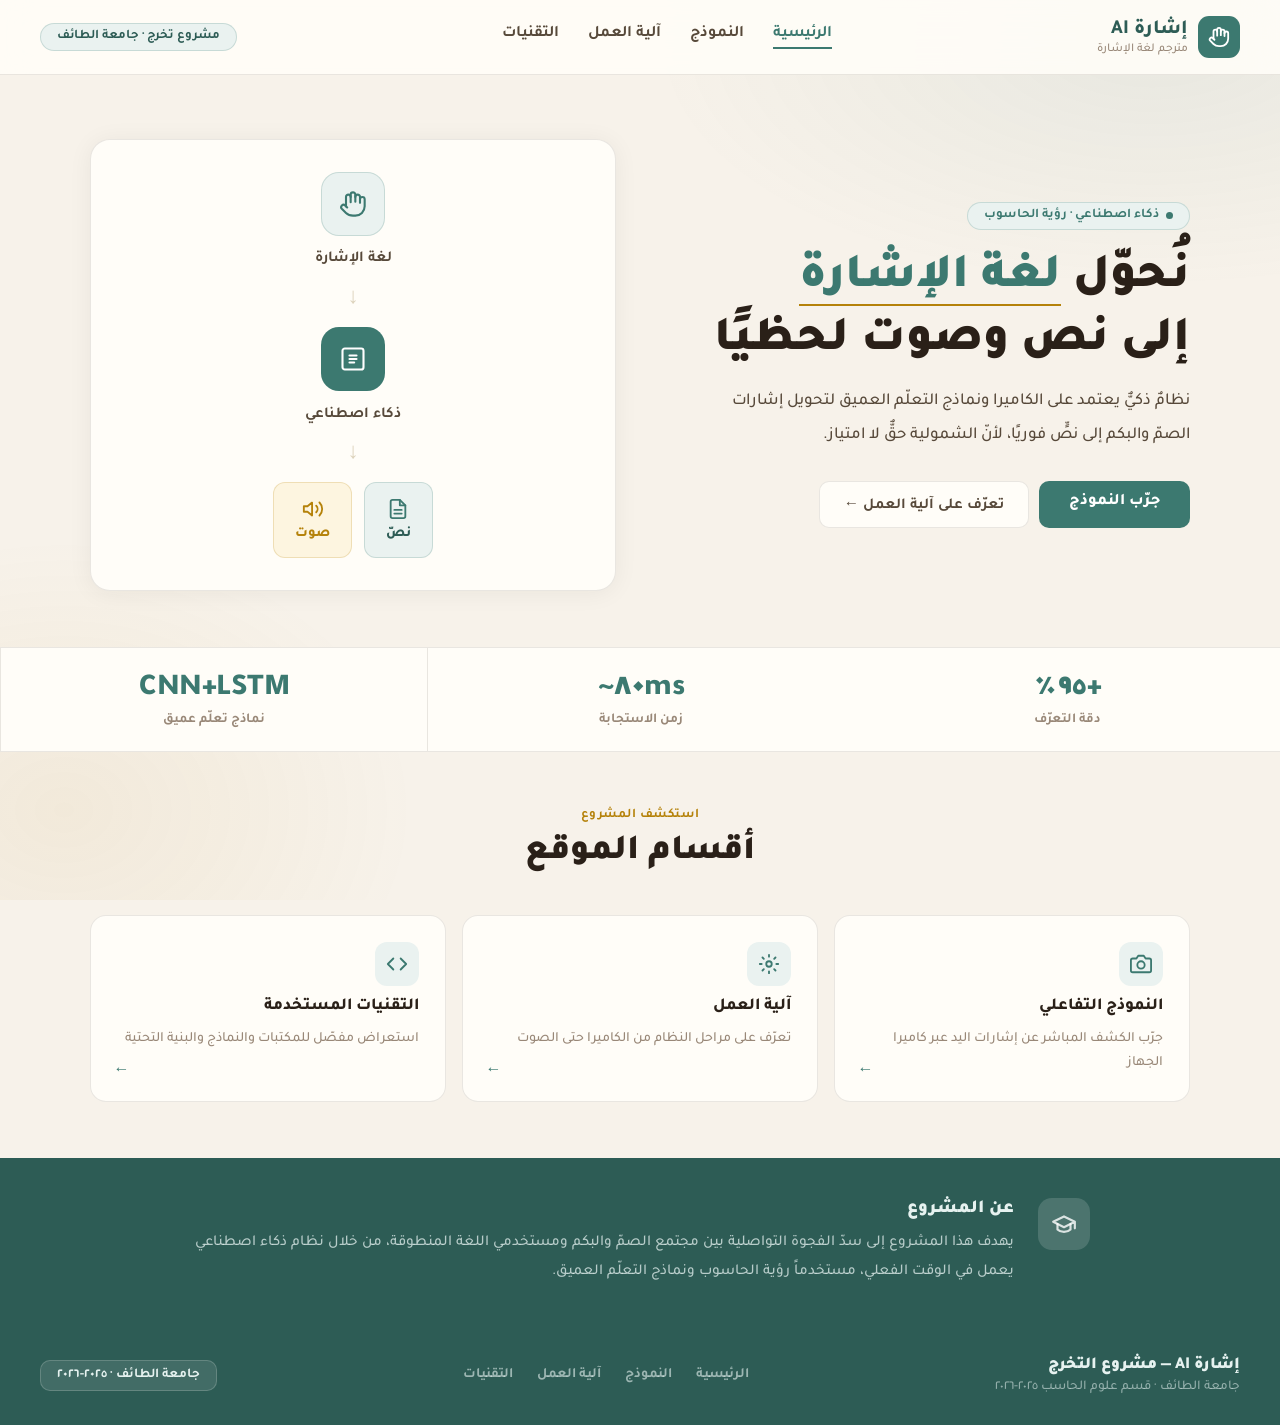
==== index.html @ a4c2451c "Add files via upload" ====
<!DOCTYPE html>
<html lang="ar" dir="rtl">
<head>
<meta charset="UTF-8">
<meta name="viewport" content="width=device-width, initial-scale=1.0">
<title>إشارة AI — الرئيسية</title>
<link href="https://fonts.googleapis.com/css2?family=Tajawal:wght@400;500;700;800;900&display=swap" rel="stylesheet">
<link rel="stylesheet" href="shared.css">
</head>
<body>
<div class="page">

<nav>
  <div class="nav-logo">
    <div class="logo-mark">
      <svg xmlns="http://www.w3.org/2000/svg" width="22" height="22" viewBox="0 0 24 24" fill="none" stroke="#fff" stroke-width="2" stroke-linecap="round" stroke-linejoin="round"><path d="M18 11V6a2 2 0 0 0-2-2 2 2 0 0 0-2 2v0"/><path d="M14 10V4a2 2 0 0 0-2-2 2 2 0 0 0-2 2v2"/><path d="M10 10.5V6a2 2 0 0 0-2-2 2 2 0 0 0-2 2v8"/><path d="M18 8a2 2 0 1 1 4 0v6a8 8 0 0 1-8 8h-2c-2.8 0-4.5-.86-5.99-2.34l-3.6-3.6a2 2 0 0 1 2.83-2.82L7 15"/></svg>
    </div>
    <div>
      <div class="logo-name">إشارة AI</div>
      <div class="logo-sub">مترجم لغة الإشارة</div>
    </div>
  </div>
  <div class="nav-links">
    <a href="index.html" class="active">الرئيسية</a>
    <a href="demo.html">النموذج</a>
    <a href="how.html">آلية العمل</a>
    <a href="tech.html">التقنيات</a>
  </div>
  <div class="nav-pill">مشروع تخرج · جامعة الطائف</div>
</nav>

<section class="hero-home">
  <div>
    <div class="eyebrow"><span class="eyebrow-dot"></span>ذكاء اصطناعي · رؤية الحاسوب</div>
    <h1 class="hero-title">نُحوّل <em>لغة الإشارة</em><br>إلى نص وصوت لحظيًا</h1>
    <p class="hero-desc">نظامٌ ذكيٌّ يعتمد على الكاميرا ونماذج التعلّم العميق لتحويل إشارات الصمّ والبكم إلى نصٍّ فوريًا، لأنّ الشمولية حقٌّ لا امتياز.</p>
    <div class="hero-actions">
      <a href="demo.html" class="btn-main">جرّب النموذج</a>
      <a href="how.html" class="btn-ghost">تعرّف على آلية العمل ←</a>
    </div>
  </div>
  <div>
    <div class="hero-card">
      <div class="hero-card-icon">
        <svg xmlns="http://www.w3.org/2000/svg" width="28" height="28" viewBox="0 0 24 24" fill="none" stroke="var(--teal)" stroke-width="1.8" stroke-linecap="round" stroke-linejoin="round"><path d="M18 11V6a2 2 0 0 0-2-2 2 2 0 0 0-2 2v0"/><path d="M14 10V4a2 2 0 0 0-2-2 2 2 0 0 0-2 2v2"/><path d="M10 10.5V6a2 2 0 0 0-2-2 2 2 0 0 0-2 2v8"/><path d="M18 8a2 2 0 1 1 4 0v6a8 8 0 0 1-8 8h-2c-2.8 0-4.5-.86-5.99-2.34l-3.6-3.6a2 2 0 0 1 2.83-2.82L7 15"/></svg>
      </div>
      <div class="hero-card-label">لغة الإشارة</div>
      <div class="hero-arrow">↓</div>
      <div class="hero-card-icon teal">
        <svg xmlns="http://www.w3.org/2000/svg" width="28" height="28" viewBox="0 0 24 24" fill="none" stroke="#fff" stroke-width="1.8" stroke-linecap="round" stroke-linejoin="round"><rect x="3" y="3" width="18" height="18" rx="2"/><path d="M9 9h6"/><path d="M9 12h6"/><path d="M9 15h4"/></svg>
      </div>
      <div class="hero-card-label">ذكاء اصطناعي</div>
      <div class="hero-arrow">↓</div>
      <div class="hero-card-row">
        <div class="hero-mini-card">
          <svg xmlns="http://www.w3.org/2000/svg" width="22" height="22" viewBox="0 0 24 24" fill="none" stroke="var(--teal)" stroke-width="2" stroke-linecap="round" stroke-linejoin="round"><path d="M14 2H6a2 2 0 0 0-2 2v16a2 2 0 0 0 2 2h12a2 2 0 0 0 2-2V8z"/><polyline points="14 2 14 8 20 8"/><line x1="16" y1="13" x2="8" y2="13"/><line x1="16" y1="17" x2="8" y2="17"/></svg>
          <span>نصّ</span>
        </div>
        <div class="hero-mini-card amber">
          <svg xmlns="http://www.w3.org/2000/svg" width="22" height="22" viewBox="0 0 24 24" fill="none" stroke="var(--amber)" stroke-width="2" stroke-linecap="round" stroke-linejoin="round"><polygon points="11 5 6 9 2 9 2 15 6 15 11 19 11 5"/><path d="M15.54 8.46a5 5 0 0 1 0 7.07"/><path d="M19.07 4.93a10 10 0 0 1 0 14.14"/></svg>
          <span>صوت</span>
        </div>
      </div>
    </div>
  </div>
</section>

<div class="stats-bar">
  <div class="stat"><div class="stat-n">+٩٥٪</div><div class="stat-l">دقة التعرّف</div></div>
  <div class="stat"><div class="stat-n">٨٠ms~</div><div class="stat-l">زمن الاستجابة</div></div>
  <div class="stat"><div class="stat-n">CNN+LSTM</div><div class="stat-l">نماذج تعلّم عميق</div></div>
</div>

<section class="section">
  <div class="sec-lbl">استكشف المشروع</div>
  <h2 class="sec-title">أقسام الموقع</h2>
  <div class="page-cards">
    <a href="demo.html" class="page-card">
      <div class="pc-icon"><svg xmlns="http://www.w3.org/2000/svg" width="22" height="22" viewBox="0 0 24 24" fill="none" stroke="var(--teal)" stroke-width="2" stroke-linecap="round" stroke-linejoin="round"><path d="M23 19a2 2 0 0 1-2 2H3a2 2 0 0 1-2-2V8a2 2 0 0 1 2-2h4l2-3h6l2 3h4a2 2 0 0 1 2 2z"/><circle cx="12" cy="13" r="4"/></svg></div>
      <div class="pc-title">النموذج التفاعلي</div>
      <div class="pc-desc">جرّب الكشف المباشر عن إشارات اليد عبر كاميرا الجهاز</div>
      <div class="pc-arrow">←</div>
    </a>
    <a href="how.html" class="page-card">
      <div class="pc-icon"><svg xmlns="http://www.w3.org/2000/svg" width="22" height="22" viewBox="0 0 24 24" fill="none" stroke="var(--teal)" stroke-width="2" stroke-linecap="round" stroke-linejoin="round"><circle cx="12" cy="12" r="3"/><path d="M19.07 4.93l-1.41 1.41M4.93 4.93l1.41 1.41M4.93 19.07l1.41-1.41M19.07 19.07l-1.41-1.41"/><line x1="12" y1="2" x2="12" y2="4"/><line x1="12" y1="20" x2="12" y2="22"/><line x1="2" y1="12" x2="4" y2="12"/><line x1="20" y1="12" x2="22" y2="12"/></svg></div>
      <div class="pc-title">آلية العمل</div>
      <div class="pc-desc">تعرّف على مراحل النظام من الكاميرا حتى الصوت</div>
      <div class="pc-arrow">←</div>
    </a>
    <a href="tech.html" class="page-card">
      <div class="pc-icon"><svg xmlns="http://www.w3.org/2000/svg" width="22" height="22" viewBox="0 0 24 24" fill="none" stroke="var(--teal)" stroke-width="2" stroke-linecap="round" stroke-linejoin="round"><polyline points="16 18 22 12 16 6"/><polyline points="8 6 2 12 8 18"/></svg></div>
      <div class="pc-title">التقنيات المستخدمة</div>
      <div class="pc-desc">استعراض مفصّل للمكتبات والنماذج والبنية التحتية</div>
      <div class="pc-arrow">←</div>
    </a>
  </div>
</section>

<div class="about-strip">
  <div class="about-content">
    <div class="about-icon"><svg xmlns="http://www.w3.org/2000/svg" width="26" height="26" viewBox="0 0 24 24" fill="none" stroke="rgba(255,255,255,.8)" stroke-width="2" stroke-linecap="round" stroke-linejoin="round"><path d="M22 10v6M2 10l10-5 10 5-10 5z"/><path d="M6 12v5c3 3 9 3 12 0v-5"/></svg></div>
    <div>
      <div class="about-title">عن المشروع</div>
      <div class="about-text">يهدف هذا المشروع إلى سدّ الفجوة التواصلية بين مجتمع الصمّ والبكم ومستخدمي اللغة المنطوقة، من خلال نظام ذكاء اصطناعي يعمل في الوقت الفعلي، مستخدماً رؤية الحاسوب ونماذج التعلّم العميق.</div>
    </div>
  </div>
</div>

</div>
<div class="foot">
  <div><div class="foot-title">إشارة AI — مشروع التخرج</div><div class="foot-sub">جامعة الطائف · قسم علوم الحاسب ٢٠٢٥-٢٠٢٦</div></div>
  <div class="foot-nav"><a href="index.html">الرئيسية</a><a href="demo.html">النموذج</a><a href="how.html">آلية العمل</a><a href="tech.html">التقنيات</a></div>
  <div class="foot-badge">جامعة الطائف · ٢٠٢٥-٢٠٢٦</div>
</div>
</body>
</html>
---- shared.css ----
/* ─── RESET & ROOT ─── */
*, *::before, *::after { box-sizing: border-box; margin: 0; padding: 0; }

:root {
  --sand:     #f7f2ea;
  --sand2:    #ede5d5;
  --sand3:    #ddd3bc;
  --ink:      #2a2018;
  --ink2:     #57493a;
  --muted:    #998878;
  --teal:     #3c7970;
  --teal2:    #2d5c55;
  --teal-lt:  #eaf2f0;
  --amber:    #b5820a;
  --amber-lt: #fdf5e0;
  --border:   rgba(42,32,24,0.1);
  --white:    #fffdf8;
  --font:     'Tajawal', 'Noto Sans Arabic', sans-serif;
}

html { scroll-behavior: smooth; }

body {
  font-family: var(--font);
  font-weight: 500;
  background: var(--sand);
  color: var(--ink);
  min-height: 100vh;
  overflow-x: hidden;
  direction: rtl;
  font-size: 17px;
}

body::before {
  content: '';
  position: fixed; inset: 0; z-index: 0; pointer-events: none;
  background:
    radial-gradient(ellipse 65% 45% at 90% 5%,  rgba(61,121,112,.08) 0%, transparent 60%),
    radial-gradient(ellipse 50% 55% at 5%  90%,  rgba(181,130,10,.07) 0%, transparent 55%);
}

.page { position: relative; z-index: 1; }

/* ─── NAV ─── */
nav {
  display: flex; align-items: center; justify-content: space-between;
  padding: 1rem 2.5rem;
  background: rgba(255,253,248,.9);
  backdrop-filter: blur(16px);
  border-bottom: 1px solid var(--border);
  position: sticky; top: 0; z-index: 100;
}
.nav-logo { display: flex; align-items: center; gap: 10px; }
.logo-mark {
  width: 42px; height: 42px; border-radius: 11px;
  background: var(--teal);
  display: flex; align-items: center; justify-content: center;
  flex-shrink: 0;
}
.logo-name { font-size: 1.25rem; font-weight: 800; color: var(--teal2); }
.logo-sub  { font-size: .75rem; font-weight: 500; color: var(--muted); }
.nav-links { display: flex; gap: 1.8rem; font-size: 1rem; font-weight: 700; color: var(--ink2); }
.nav-links a { text-decoration: none; color: inherit; transition: color .2s; padding-bottom: 3px; }
.nav-links a:hover { color: var(--teal); }
.nav-links a.active { color: var(--teal); border-bottom: 2px solid var(--teal); }
.nav-pill {
  font-size: .82rem; font-weight: 700; padding: 5px 16px; border-radius: 20px;
  background: var(--teal-lt); color: var(--teal2);
  border: 1px solid rgba(61,121,112,.2);
}

/* ─── BUTTONS ─── */
.btn-main {
  display: inline-block; text-decoration: none;
  font-family: var(--font); font-weight: 800;
  padding: 12px 30px; border-radius: 10px; font-size: 1rem;
  background: var(--teal); color: #fff; border: none; cursor: pointer;
  transition: background .2s, transform .15s;
}
.btn-main:hover { background: var(--teal2); transform: translateY(-1px); }
.btn-ghost {
  display: inline-block; text-decoration: none;
  font-family: var(--font); font-weight: 700;
  padding: 12px 24px; border-radius: 10px; font-size: .95rem;
  background: var(--white); color: var(--ink2);
  border: 1px solid var(--border); cursor: pointer;
  transition: border-color .2s;
}
.btn-ghost:hover { border-color: var(--teal); }

/* ─── EYEBROW & SECTIONS ─── */
.eyebrow {
  display: inline-flex; align-items: center; gap: 7px;
  font-size: .82rem; font-weight: 700; color: var(--teal);
  background: var(--teal-lt); border: 1px solid rgba(61,121,112,.2);
  border-radius: 20px; padding: 5px 16px; margin-bottom: 1.1rem;
}
.eyebrow-dot {
  width: 7px; height: 7px; border-radius: 50%;
  background: var(--teal); flex-shrink: 0;
  animation: throb 2s ease-in-out infinite;
}
@keyframes throb { 0%,100%{opacity:1} 50%{opacity:.25} }

.section { max-width: 1180px; margin: 0 auto; padding: 3.5rem 2.5rem; }
.sec-lbl   { font-size: .82rem; font-weight: 700; color: var(--amber); text-align: center; letter-spacing: .5px; margin-bottom: .5rem; }
.sec-title { font-size: clamp(1.6rem,2.8vw,2.2rem); font-weight: 900; text-align: center; color: var(--ink); margin-bottom: 2.5rem; }

/* ─── STATS BAR ─── */
.stats-bar {
  display: flex;
  border-top: 1px solid var(--border); border-bottom: 1px solid var(--border);
  background: var(--white); overflow-x: auto;
}
.stat { flex: 1; min-width: 140px; padding: 1.4rem 1rem; text-align: center; border-left: 1px solid var(--border); }
.stat:first-child { border-left: none; }
.stat-n { font-size: 1.9rem; font-weight: 900; color: var(--teal); letter-spacing: -.5px; }
.stat-l { font-size: .85rem; font-weight: 600; color: var(--muted); margin-top: 4px; }

/* ─── HOME: HERO ─── */
.hero-home {
  display: grid; grid-template-columns: 1fr 1fr;
  align-items: center; gap: 3rem;
  max-width: 1180px; margin: 0 auto;
  padding: 4rem 2.5rem 3.5rem;
}
.hero-title { font-size: clamp(2.1rem,3.8vw,3.1rem); font-weight: 900; line-height: 1.3; color: var(--ink); margin-bottom: .7rem; }
.hero-title em { font-style: normal; color: var(--teal); border-bottom: 2.5px solid var(--amber); padding-bottom: 1px; }
.hero-desc { font-size: 1.05rem; font-weight: 500; line-height: 2; color: var(--ink2); max-width: 460px; margin-bottom: 1.8rem; }
.hero-actions { display: flex; gap: 10px; flex-wrap: wrap; }

.hero-card {
  background: var(--white); border: 1px solid var(--border);
  border-radius: 20px; padding: 2rem 1.5rem;
  display: flex; flex-direction: column; align-items: center;
  gap: .9rem; box-shadow: 0 2px 24px rgba(42,32,24,.06);
}
.hero-card-icon {
  width: 64px; height: 64px; border-radius: 18px;
  background: var(--teal-lt); border: 1px solid rgba(61,121,112,.2);
  display: flex; align-items: center; justify-content: center;
}
.hero-card-icon.teal { background: var(--teal); }
.hero-card-label { font-size: .95rem; font-weight: 700; color: var(--ink2); }
.hero-arrow { font-size: 1.4rem; color: var(--sand3); }
.hero-card-row { display: flex; gap: 12px; }
.hero-mini-card {
  background: var(--teal-lt); border: 1px solid rgba(61,121,112,.2);
  border-radius: 12px; padding: .9rem 1.3rem;
  display: flex; flex-direction: column; align-items: center; gap: 6px;
}
.hero-mini-card span { font-size: .88rem; font-weight: 800; color: var(--teal2); }
.hero-mini-card.amber { background: var(--amber-lt); border-color: rgba(181,130,10,.2); }
.hero-mini-card.amber span { color: var(--amber); }

/* ─── HOME: PAGE CARDS ─── */
.page-cards { display: grid; grid-template-columns: repeat(3,1fr); gap: 16px; }
.page-card {
  background: var(--white); border: 1px solid var(--border);
  border-radius: 16px; padding: 1.6rem;
  text-decoration: none; color: inherit;
  transition: border-color .2s, transform .2s;
  display: flex; flex-direction: column; gap: .7rem; position: relative;
}
.page-card:hover { border-color: var(--teal); transform: translateY(-4px); }
.pc-icon {
  width: 44px; height: 44px; border-radius: 12px;
  background: var(--teal-lt); display: flex; align-items: center; justify-content: center;
}
.pc-title { font-size: 1.05rem; font-weight: 800; color: var(--ink); }
.pc-desc  { font-size: .88rem; font-weight: 500; color: var(--muted); line-height: 1.7; flex: 1; }
.pc-arrow { font-size: 1rem; font-weight: 800; color: var(--teal); position: absolute; bottom: 1.2rem; left: 1.4rem; }

/* ─── HOME: ABOUT STRIP ─── */
.about-strip { background: var(--teal2); padding: 2.5rem; }
.about-content { max-width: 900px; margin: 0 auto; display: flex; gap: 1.5rem; align-items: flex-start; }
.about-icon {
  width: 52px; height: 52px; border-radius: 14px;
  background: rgba(255,255,255,.15); flex-shrink: 0;
  display: flex; align-items: center; justify-content: center;
}
.about-title { font-size: 1.15rem; font-weight: 900; color: #e6f2f0; margin-bottom: .5rem; }
.about-text  { font-size: .95rem; font-weight: 500; color: rgba(230,242,240,.75); line-height: 1.9; }

/* ─── DEMO PAGE ─── */
.demo-layout { max-width: 900px; margin: 0 auto; padding: 3rem 2.5rem; }
.cam-card {
  background: var(--white); border: 1px solid var(--border);
  border-radius: 20px; overflow: hidden;
  box-shadow: 0 2px 24px rgba(42,32,24,.06);
}
.cam-topbar {
  display: flex; align-items: center; justify-content: space-between;
  padding: .75rem 1.1rem;
  background: var(--sand2); border-bottom: 1px solid var(--border);
}
.cam-dots-ui { display: flex; gap: 6px; }
.cam-dots-ui span { width: 10px; height: 10px; border-radius: 50%; }
.cam-dots-ui span:nth-child(1) { background: #ddd3bc; }
.cam-dots-ui span:nth-child(2) { background: #c9b89e; }
.cam-dots-ui span:nth-child(3) { background: #b5a488; }
.cam-label { font-size: .78rem; font-weight: 700; color: var(--muted); }
.cam-rec { display: flex; align-items: center; gap: 5px; font-size: .78rem; font-weight: 800; color: #c0392b; opacity: 0; transition: opacity .3s; }
.rec-dot { width: 7px; height: 7px; border-radius: 50%; background: #c0392b; animation: blink-rec 1.2s ease-in-out infinite; }
@keyframes blink-rec { 0%,100%{opacity:1} 50%{opacity:.15} }
.cam-viewport {
  position: relative; background: #1c1814;
  aspect-ratio: 16/10;
  display: flex; align-items: center; justify-content: center;
  overflow: hidden; cursor: pointer;
}
.cam-off-msg { text-align: center; color: rgba(255,255,255,.3); font-size: .95rem; font-weight: 600; pointer-events: none; transition: opacity .4s; }
.cam-off-msg .ico-lrg { margin: 0 auto .6rem; opacity: .3; display: flex; justify-content: center; }
.cam-off-msg small { font-size: .78rem; opacity: .5; display: block; margin-top: 5px; }
video#cam-feed { position: absolute; inset: 0; width: 100%; height: 100%; object-fit: cover; display: none; transform: scaleX(-1); }
#lm-canvas { position: absolute; inset: 0; width: 100%; height: 100%; pointer-events: none; display: none; }
.scan-ring {
  position: absolute; width: 130px; height: 130px; border-radius: 50%;
  border: 1.5px solid rgba(61,121,112,.55);
  animation: pulse-ring 2.2s ease-in-out infinite; display: none; pointer-events: none;
}
@keyframes pulse-ring { 0%,100%{transform:scale(1);opacity:.45} 50%{transform:scale(1.2);opacity:.9} }
.corner { position: absolute; width: 20px; height: 20px; display: none; }
.c-tr { top:12px; right:12px; border-top:2px solid var(--teal); border-right:2px solid var(--teal); }
.c-tl { top:12px; left:12px; border-top:2px solid var(--teal); border-left:2px solid var(--teal); }
.c-br { bottom:12px; right:12px; border-bottom:2px solid var(--teal); border-right:2px solid var(--teal); }
.c-bl { bottom:12px; left:12px; border-bottom:2px solid var(--teal); border-left:2px solid var(--teal); }
.live-badge {
  position: absolute; top: 11px; left: 50%; transform: translateX(-50%);
  background: rgba(28,24,20,.78); backdrop-filter: blur(8px);
  color: #d4c8a8; font-size: .78rem; font-weight: 800;
  padding: 4px 16px; border-radius: 20px;
  border: 1px solid rgba(212,200,168,.18); display: none;
}
.play-btn {
  background: rgba(255,253,248,.1); backdrop-filter: blur(10px);
  border: 1.5px solid rgba(61,121,112,.5); color: #a0c0bb;
  border-radius: 50%; width: 62px; height: 62px;
  display: flex; align-items: center; justify-content: center;
  cursor: pointer; transition: background .2s, transform .15s;
}
.play-btn:hover { background: rgba(61,121,112,.28); transform: scale(1.06); }
.output-area { padding: 1rem 1.1rem 0; display: grid; grid-template-columns: 1fr 1fr; gap: 10px; background: var(--white); }
.out-box { background: var(--sand); border: 1px solid var(--border); border-radius: 12px; padding: .9rem 1rem; min-height: 76px; }
.out-lbl { font-size: .76rem; font-weight: 800; color: var(--muted); margin-bottom: .4rem; }
.out-val { font-size: 1.4rem; font-weight: 900; color: var(--teal); min-height: 1.7rem; transition: opacity .25s; }
.conf-bar { height: 3px; background: var(--sand3); border-radius: 3px; margin-top: 8px; overflow: hidden; }
.conf-fill { height: 100%; background: var(--teal); border-radius: 3px; transition: width .55s ease; width: 0%; }
.conf-fill.amber { background: var(--amber); }
.sentence-box { margin: 10px 1.1rem 1.1rem; background: var(--amber-lt); border: 1px solid rgba(181,130,10,.18); border-radius: 12px; padding: .9rem 1rem; }
.sent-lbl { font-size: .76rem; font-weight: 800; color: var(--amber); margin-bottom: .35rem; }
.sent-txt { font-size: 1rem; font-weight: 700; color: var(--ink2); min-height: 1.5rem; }

/* ─── HOW IT WORKS PAGE ─── */
.how-layout { max-width: 900px; margin: 0 auto; padding: 3rem 2.5rem; }
.step-cards { display: flex; flex-direction: column; gap: 0; }
.step-card { display: grid; grid-template-columns: 80px 1fr; gap: 0; background: var(--white); border: 1px solid var(--border); overflow: hidden; }
.step-card:first-child { border-radius: 16px 16px 0 0; }
.step-card:last-child  { border-radius: 0 0 16px 16px; }
.step-card + .step-card { border-top: none; }
.step-card-left {
  background: var(--teal); display: flex; flex-direction: column;
  align-items: center; justify-content: center; gap: 10px; padding: 1.5rem .5rem;
}
.step-num-badge {
  width: 32px; height: 32px; border-radius: 50%;
  background: rgba(255,255,255,.2); border: 1.5px solid rgba(255,255,255,.4);
  display: flex; align-items: center; justify-content: center;
  font-size: .9rem; font-weight: 900; color: #fff;
}
.step-ico-big { display: flex; align-items: center; justify-content: center; }
.step-card-right { padding: 1.6rem 1.9rem; }
.step-card-title { font-size: 1.15rem; font-weight: 900; color: var(--ink); margin-bottom: .5rem; }
.step-card-desc  { font-size: .93rem; font-weight: 500; color: var(--ink2); line-height: 1.9; }
.step-card-tags  { display: flex; gap: 8px; flex-wrap: wrap; margin-top: .8rem; }
.step-tag { font-size: .76rem; font-weight: 700; padding: 3px 13px; border-radius: 20px; background: var(--teal-lt); color: var(--teal2); border: 1px solid rgba(61,121,112,.15); }
.step-connector { display: flex; justify-content: center; height: 32px; position: relative; }
.step-connector::before { content: ''; position: absolute; top: 0; right: 39px; width: 2px; height: 100%; background: var(--teal); opacity: .3; }
.step-connector::after  { content: '↓'; color: var(--teal); font-size: 1rem; position: absolute; bottom: 0; right: 31px; }
.methodology-box { background: var(--amber-lt); border: 1px solid rgba(181,130,10,.18); border-radius: 16px; padding: 1.6rem 1.9rem; margin-top: 2.5rem; }
.meth-title { font-size: 1.05rem; font-weight: 900; color: var(--amber); margin-bottom: .5rem; }
.meth-text  { font-size: .93rem; font-weight: 500; color: var(--ink2); line-height: 1.9; }
.meth-phases { display: grid; grid-template-columns: repeat(4,1fr); gap: 10px; margin-top: 1rem; }
.meth-phase { background: var(--white); border: 1px solid rgba(181,130,10,.15); border-radius: 10px; padding: .9rem; text-align: center; }
.meth-phase-num  { font-size: 1.3rem; font-weight: 900; color: var(--amber); }
.meth-phase-name { font-size: .84rem; font-weight: 700; color: var(--ink2); margin-top: 3px; }

/* ─── TECH PAGE ─── */
.tech-layout { max-width: 1100px; margin: 0 auto; padding: 3rem 2.5rem; }
.tech-tabs { display: flex; gap: 0; margin-bottom: 2rem; background: var(--white); border: 1px solid var(--border); border-radius: 14px; padding: 6px; }
.tech-tab { flex: 1; padding: 10px 12px; border-radius: 10px; text-align: center; font-size: .9rem; font-weight: 700; color: var(--muted); cursor: pointer; transition: background .2s, color .2s; border: none; background: none; font-family: var(--font); }
.tech-tab.active { background: var(--teal); color: #fff; }
.tech-tab-content { display: none; }
.tech-tab-content.active { display: block; }
.tech-section-title { font-size: 1rem; font-weight: 900; color: var(--teal); margin-bottom: 1rem; padding-bottom: .5rem; border-bottom: 1px solid var(--border); }
.tech-grid { display: grid; grid-template-columns: repeat(auto-fit,minmax(230px,1fr)); gap: 14px; margin-bottom: 2rem; }
.tech-tile { background: var(--white); border: 1px solid var(--border); border-radius: 14px; padding: 1.3rem 1.4rem; transition: border-color .2s, transform .2s; cursor: default; }
.tech-tile:hover { border-color: var(--teal); transform: translateY(-3px); }
.tech-tile-top { display: flex; align-items: center; gap: 11px; margin-bottom: .7rem; }
.tech-ico-box { width: 40px; height: 40px; border-radius: 10px; background: var(--teal-lt); border: 1px solid rgba(61,121,112,.15); display: flex; align-items: center; justify-content: center; flex-shrink: 0; }
.tech-ico-box.amber { background: var(--amber-lt); border-color: rgba(181,130,10,.15); }
.tech-nm { font-size: 1rem; font-weight: 900; color: var(--ink); }
.tech-ds { font-size: .84rem; font-weight: 500; color: var(--muted); line-height: 1.65; }
.tech-badge { display: inline-block; font-size: .74rem; font-weight: 700; padding: 3px 11px; border-radius: 20px; background: var(--teal-lt); color: var(--teal2); border: 1px solid rgba(61,121,112,.15); margin-top: .5rem; }
.tech-badge.amber { background: var(--amber-lt); color: var(--amber); border-color: rgba(181,130,10,.15); }
.arch-diagram { background: var(--white); border: 1px solid var(--border); border-radius: 16px; padding: 2rem; display: flex; align-items: center; justify-content: center; gap: 0; flex-wrap: wrap; margin-bottom: 2rem; }
.arch-block { background: var(--teal-lt); border: 1.5px solid rgba(61,121,112,.25); border-radius: 12px; padding: .9rem 1.1rem; text-align: center; min-width: 110px; }
.arch-block.dark { background: var(--teal); }
.arch-block.dark .arch-block-name { color: #fff; }
.arch-block.dark .arch-block-sub  { color: rgba(255,255,255,.6); }
.arch-block.amber { background: var(--amber-lt); border-color: rgba(181,130,10,.25); }
.arch-block.amber .arch-block-name { color: var(--amber); }
.arch-block-name { font-size: .9rem; font-weight: 800; color: var(--teal2); }
.arch-block-sub  { font-size: .74rem; font-weight: 500; color: var(--muted); margin-top: 2px; }
.arch-arrow { font-size: 1rem; color: var(--sand3); padding: 0 4px; flex-shrink: 0; align-self: center; }
.metrics-table { width: 100%; border-collapse: collapse; margin-top: .5rem; }
.metrics-table th { background: var(--teal); color: #fff; padding: .75rem 1rem; font-size: .88rem; font-weight: 800; text-align: right; }
.metrics-table th:first-child { border-radius: 0 10px 0 0; }
.metrics-table th:last-child  { border-radius: 10px 0 0 0; }
.metrics-table td { padding: .75rem 1rem; font-size: .88rem; font-weight: 500; color: var(--ink2); border-bottom: 1px solid var(--border); background: var(--white); }
.metrics-table tr:last-child td { border-bottom: none; }
.metrics-table tr:last-child td:first-child { border-radius: 0 0 10px 0; }
.metrics-table tr:last-child td:last-child  { border-radius: 0 0 0 10px; }
.metric-pill { display: inline-block; font-size: .76rem; font-weight: 700; padding: 2px 10px; border-radius: 20px; background: var(--teal-lt); color: var(--teal2); }

/* ─── FOOTER ─── */
.foot { background: var(--teal2); padding: 1.8rem 2.5rem; display: flex; align-items: center; justify-content: space-between; flex-wrap: wrap; gap: 1rem; }
.foot-title { font-size: 1.05rem; font-weight: 900; color: #e6f2f0; margin-bottom: .2rem; }
.foot-sub   { font-size: .84rem; font-weight: 500; color: rgba(230,242,240,.55); }
.foot-nav   { display: flex; gap: 1.5rem; }
.foot-nav a { text-decoration: none; color: rgba(230,242,240,.6); font-size: .88rem; font-weight: 700; transition: color .2s; }
.foot-nav a:hover { color: #e6f2f0; }
.foot-badge { background: rgba(255,253,248,.1); border: 1px solid rgba(255,253,248,.18); color: #e6f2f0; border-radius: 10px; padding: 6px 16px; font-size: .84rem; font-weight: 700; }

/* ─── TOAST ─── */
#toast { position: fixed; bottom: 22px; left: 50%; transform: translateX(-50%) translateY(70px); background: var(--ink); color: var(--sand); padding: 9px 22px; border-radius: 20px; font-size: .86rem; font-weight: 700; font-family: var(--font); transition: transform .3s; z-index: 200; white-space: nowrap; }
#toast.show { transform: translateX(-50%) translateY(0); }

/* ─── PAGE BANNER ─── */
.page-banner { background: linear-gradient(135deg, var(--teal2) 0%, var(--teal) 100%); padding: 3rem 2.5rem; position: relative; overflow: hidden; }
.page-banner::before { content: ''; position: absolute; top: -40%; left: -10%; width: 60%; height: 200%; background: rgba(255,255,255,.04); border-radius: 50%; pointer-events: none; }
.banner-content { max-width: 1100px; margin: 0 auto; position: relative; z-index: 1; }
.banner-breadcrumb { font-size: .8rem; font-weight: 600; color: rgba(230,242,240,.5); margin-bottom: .5rem; }
.banner-breadcrumb a { color: rgba(230,242,240,.5); text-decoration: none; }
.banner-breadcrumb a:hover { color: rgba(230,242,240,.8); }
.banner-title { font-size: clamp(1.7rem,3vw,2.3rem); font-weight: 900; color: #e6f2f0; margin-bottom: .5rem; }
.banner-sub   { font-size: .97rem; font-weight: 500; color: rgba(230,242,240,.7); max-width: 600px; line-height: 1.75; }
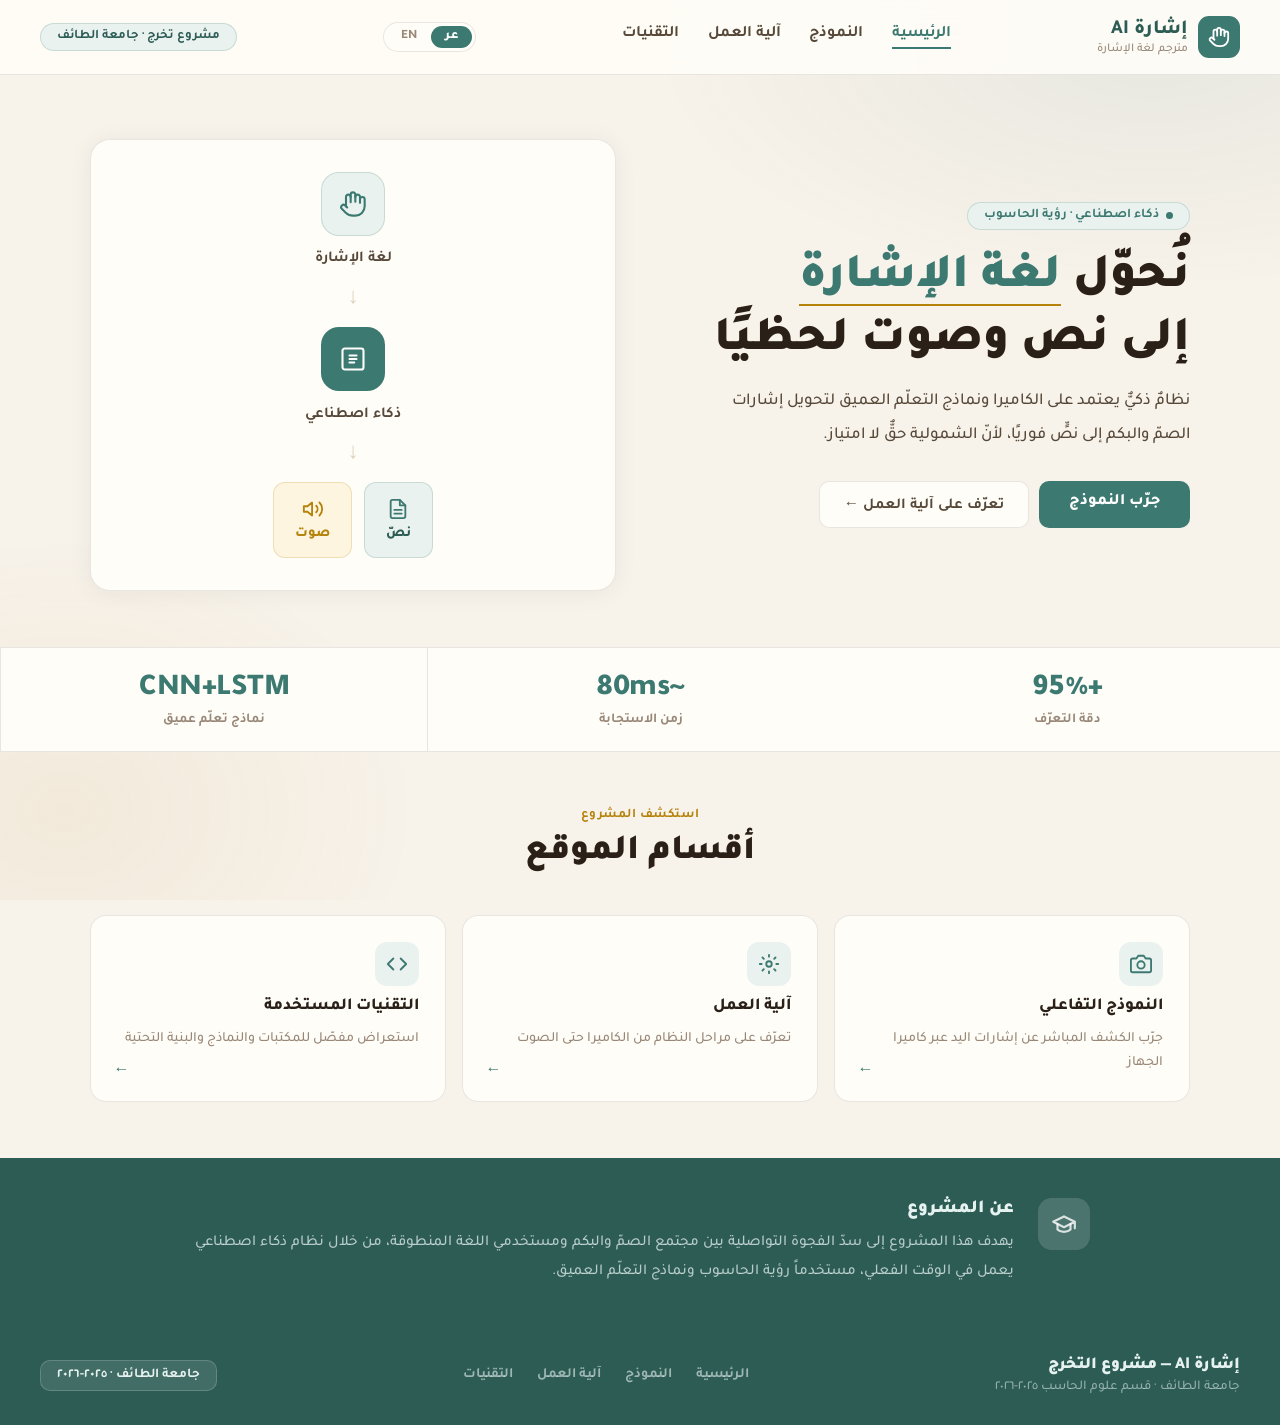
==== commit 97d46bc7: "Added Arabic --> English" ====
--- a/index.html
+++ b/index.html
@@ -4,8 +4,93 @@
 <meta charset="UTF-8">
 <meta name="viewport" content="width=device-width, initial-scale=1.0">
 <title>إشارة AI — الرئيسية</title>
-<link href="https://fonts.googleapis.com/css2?family=Tajawal:wght@400;500;700;800;900&display=swap" rel="stylesheet">
+<link href="https://fonts.googleapis.com/css2?family=Tajawal:wght@400;500;700;800;900&family=Inter:wght@400;500;600;700;800;900&display=swap" rel="stylesheet">
 <link rel="stylesheet" href="shared.css">
+<style>
+
+  /* ── Language Toggle — matches shared.css nav (light sand/white palette) ── */
+  .lang-toggle {
+    display: flex;
+    align-items: center;
+    background: var(--white);
+    border: 1px solid var(--border);
+    border-radius: 999px;
+    padding: 3px;
+    cursor: pointer;
+    transition: border-color 0.2s;
+    user-select: none;
+    flex-shrink: 0;
+    gap: 0;
+  }
+  .lang-toggle:hover { border-color: var(--teal); }
+
+  .lang-pill {
+    font-size: 0.8rem;
+    font-weight: 800;
+    padding: 5px 14px;
+    border-radius: 999px;
+    color: var(--muted);
+    transition: background 0.22s, color 0.22s;
+    letter-spacing: 0.02em;
+    line-height: 1;
+    font-family: 'Tajawal', 'Inter', sans-serif;
+    border: none;
+    background: none;
+  }
+  .lang-pill.active {
+    background: var(--teal);
+    color: #fff;
+  }
+
+  /* ── English font override ── */
+  html[lang="en"] body,
+  html[lang="en"] .logo-name,
+  html[lang="en"] .logo-sub,
+  html[lang="en"] .nav-links a,
+  html[lang="en"] .nav-pill,
+  html[lang="en"] .hero-title,
+  html[lang="en"] .hero-desc,
+  html[lang="en"] .eyebrow,
+  html[lang="en"] .btn-main,
+  html[lang="en"] .btn-ghost,
+  html[lang="en"] .stat-l,
+  html[lang="en"] .sec-lbl,
+  html[lang="en"] .sec-title,
+  html[lang="en"] .pc-title,
+  html[lang="en"] .pc-desc,
+  html[lang="en"] .about-title,
+  html[lang="en"] .about-text,
+  html[lang="en"] .foot-title,
+  html[lang="en"] .foot-sub,
+  html[lang="en"] .foot-nav a,
+  html[lang="en"] .foot-badge,
+  html[lang="en"] .hero-card-label,
+  html[lang="en"] .hero-mini-card span,
+  html[lang="en"] .lang-pill { font-family: 'Inter', sans-serif; }
+
+  /* ── Smooth page fade on switch ── */
+  body { transition: opacity 0.18s ease; }
+  body.lang-switching { opacity: 0; }
+
+  /* ── Bilingual content: hide both, reveal the active one ── */
+  [data-ar], [data-en],
+  span[data-ar], span[data-en],
+  em[data-ar], em[data-en] { display: none; }
+
+  html[lang="ar"] [data-ar]    { display: revert; }
+  html[lang="en"] [data-en]    { display: revert; }
+  html[lang="ar"] span[data-ar],
+  html[lang="ar"] em[data-ar]  { display: inline; }
+  html[lang="en"] span[data-en],
+  html[lang="en"] em[data-en]  { display: inline; }
+
+  /* stat numbers are language-neutral — always show */
+  .stat-n { display: block !important; }
+
+  /* arrow: RTL points left ←, LTR points right → */
+  html[lang="en"] .pc-arrow { left: auto; right: 1.4rem; }
+
+</style>
 </head>
 <body>
 <div class="page">
@@ -16,27 +101,54 @@
       <svg xmlns="http://www.w3.org/2000/svg" width="22" height="22" viewBox="0 0 24 24" fill="none" stroke="#fff" stroke-width="2" stroke-linecap="round" stroke-linejoin="round"><path d="M18 11V6a2 2 0 0 0-2-2 2 2 0 0 0-2 2v0"/><path d="M14 10V4a2 2 0 0 0-2-2 2 2 0 0 0-2 2v2"/><path d="M10 10.5V6a2 2 0 0 0-2-2 2 2 0 0 0-2 2v8"/><path d="M18 8a2 2 0 1 1 4 0v6a8 8 0 0 1-8 8h-2c-2.8 0-4.5-.86-5.99-2.34l-3.6-3.6a2 2 0 0 1 2.83-2.82L7 15"/></svg>
     </div>
     <div>
-      <div class="logo-name">إشارة AI</div>
-      <div class="logo-sub">مترجم لغة الإشارة</div>
-    </div>
-  </div>
+      <div class="logo-name"><span data-ar>إشارة AI</span><span data-en>Ishara AI</span></div>
+      <div class="logo-sub"><span data-ar>مترجم لغة الإشارة</span><span data-en>Sign Language Translator</span></div>
+    </div>
+  </div>
+
   <div class="nav-links">
-    <a href="index.html" class="active">الرئيسية</a>
-    <a href="demo.html">النموذج</a>
-    <a href="how.html">آلية العمل</a>
-    <a href="tech.html">التقنيات</a>
-  </div>
-  <div class="nav-pill">مشروع تخرج · جامعة الطائف</div>
+    <a href="index.html" class="active"><span data-ar>الرئيسية</span><span data-en>Home</span></a>
+    <a href="demo.html"><span data-ar>النموذج</span><span data-en>Demo</span></a>
+    <a href="how.html"><span data-ar>آلية العمل</span><span data-en>How It Works</span></a>
+    <a href="tech.html"><span data-ar>التقنيات</span><span data-en>Technology</span></a>
+  </div>
+
+  <!-- ▸ Language Toggle -->
+  <button class="lang-toggle" id="langToggle" aria-label="Switch language">
+    <span class="lang-pill active" id="pillAr">عر</span>
+    <span class="lang-pill"        id="pillEn">EN</span>
+  </button>
+
+  <div class="nav-pill">
+    <span data-ar>مشروع تخرج · جامعة الطائف</span>
+    <span data-en>Graduation Project · Taif University</span>
+  </div>
 </nav>
 
 <section class="hero-home">
   <div>
-    <div class="eyebrow"><span class="eyebrow-dot"></span>ذكاء اصطناعي · رؤية الحاسوب</div>
-    <h1 class="hero-title">نُحوّل <em>لغة الإشارة</em><br>إلى نص وصوت لحظيًا</h1>
-    <p class="hero-desc">نظامٌ ذكيٌّ يعتمد على الكاميرا ونماذج التعلّم العميق لتحويل إشارات الصمّ والبكم إلى نصٍّ فوريًا، لأنّ الشمولية حقٌّ لا امتياز.</p>
+    <div class="eyebrow">
+      <span class="eyebrow-dot"></span>
+      <span data-ar>ذكاء اصطناعي · رؤية الحاسوب</span>
+      <span data-en>Artificial Intelligence · Computer Vision</span>
+    </div>
+    <h1 class="hero-title">
+      <span data-ar>نُحوّل <em>لغة الإشارة</em><br>إلى نص وصوت لحظيًا</span>
+      <span data-en>We Convert <em>Sign Language</em><br>to Text &amp; Speech Instantly</span>
+    </h1>
+    <p class="hero-desc">
+      <span data-ar>نظامٌ ذكيٌّ يعتمد على الكاميرا ونماذج التعلّم العميق لتحويل إشارات الصمّ والبكم إلى نصٍّ فوريًا، لأنّ الشمولية حقٌّ لا امتياز.</span>
+      <span data-en>A smart camera-based system using deep learning models to convert sign language into text in real time — because inclusivity is a right, not a privilege.</span>
+    </p>
     <div class="hero-actions">
-      <a href="demo.html" class="btn-main">جرّب النموذج</a>
-      <a href="how.html" class="btn-ghost">تعرّف على آلية العمل ←</a>
+      <a href="demo.html" class="btn-main">
+        <span data-ar>جرّب النموذج</span>
+        <span data-en>Try the Demo</span>
+      </a>
+      <a href="how.html" class="btn-ghost">
+        <span data-ar>تعرّف على آلية العمل ←</span>
+        <span data-en>Learn How It Works →</span>
+      </a>
     </div>
   </div>
   <div>
@@ -44,21 +156,21 @@
       <div class="hero-card-icon">
         <svg xmlns="http://www.w3.org/2000/svg" width="28" height="28" viewBox="0 0 24 24" fill="none" stroke="var(--teal)" stroke-width="1.8" stroke-linecap="round" stroke-linejoin="round"><path d="M18 11V6a2 2 0 0 0-2-2 2 2 0 0 0-2 2v0"/><path d="M14 10V4a2 2 0 0 0-2-2 2 2 0 0 0-2 2v2"/><path d="M10 10.5V6a2 2 0 0 0-2-2 2 2 0 0 0-2 2v8"/><path d="M18 8a2 2 0 1 1 4 0v6a8 8 0 0 1-8 8h-2c-2.8 0-4.5-.86-5.99-2.34l-3.6-3.6a2 2 0 0 1 2.83-2.82L7 15"/></svg>
       </div>
-      <div class="hero-card-label">لغة الإشارة</div>
+      <div class="hero-card-label"><span data-ar>لغة الإشارة</span><span data-en>Sign Language</span></div>
       <div class="hero-arrow">↓</div>
       <div class="hero-card-icon teal">
         <svg xmlns="http://www.w3.org/2000/svg" width="28" height="28" viewBox="0 0 24 24" fill="none" stroke="#fff" stroke-width="1.8" stroke-linecap="round" stroke-linejoin="round"><rect x="3" y="3" width="18" height="18" rx="2"/><path d="M9 9h6"/><path d="M9 12h6"/><path d="M9 15h4"/></svg>
       </div>
-      <div class="hero-card-label">ذكاء اصطناعي</div>
+      <div class="hero-card-label"><span data-ar>ذكاء اصطناعي</span><span data-en>AI Model</span></div>
       <div class="hero-arrow">↓</div>
       <div class="hero-card-row">
         <div class="hero-mini-card">
           <svg xmlns="http://www.w3.org/2000/svg" width="22" height="22" viewBox="0 0 24 24" fill="none" stroke="var(--teal)" stroke-width="2" stroke-linecap="round" stroke-linejoin="round"><path d="M14 2H6a2 2 0 0 0-2 2v16a2 2 0 0 0 2 2h12a2 2 0 0 0 2-2V8z"/><polyline points="14 2 14 8 20 8"/><line x1="16" y1="13" x2="8" y2="13"/><line x1="16" y1="17" x2="8" y2="17"/></svg>
-          <span>نصّ</span>
+          <span><span data-ar>نصّ</span><span data-en>Text</span></span>
         </div>
         <div class="hero-mini-card amber">
           <svg xmlns="http://www.w3.org/2000/svg" width="22" height="22" viewBox="0 0 24 24" fill="none" stroke="var(--amber)" stroke-width="2" stroke-linecap="round" stroke-linejoin="round"><polygon points="11 5 6 9 2 9 2 15 6 15 11 19 11 5"/><path d="M15.54 8.46a5 5 0 0 1 0 7.07"/><path d="M19.07 4.93a10 10 0 0 1 0 14.14"/></svg>
-          <span>صوت</span>
+          <span><span data-ar>صوت</span><span data-en>Speech</span></span>
         </div>
       </div>
     </div>
@@ -66,31 +178,40 @@
 </section>
 
 <div class="stats-bar">
-  <div class="stat"><div class="stat-n">+٩٥٪</div><div class="stat-l">دقة التعرّف</div></div>
-  <div class="stat"><div class="stat-n">٨٠ms~</div><div class="stat-l">زمن الاستجابة</div></div>
-  <div class="stat"><div class="stat-n">CNN+LSTM</div><div class="stat-l">نماذج تعلّم عميق</div></div>
+  <div class="stat">
+    <div class="stat-n">+95%</div>
+    <div class="stat-l"><span data-ar>دقة التعرّف</span><span data-en>Recognition Accuracy</span></div>
+  </div>
+  <div class="stat">
+    <div class="stat-n">~80ms</div>
+    <div class="stat-l"><span data-ar>زمن الاستجابة</span><span data-en>Response Latency</span></div>
+  </div>
+  <div class="stat">
+    <div class="stat-n">CNN+LSTM</div>
+    <div class="stat-l"><span data-ar>نماذج تعلّم عميق</span><span data-en>Deep Learning Models</span></div>
+  </div>
 </div>
 
 <section class="section">
-  <div class="sec-lbl">استكشف المشروع</div>
-  <h2 class="sec-title">أقسام الموقع</h2>
+  <div class="sec-lbl"><span data-ar>استكشف المشروع</span><span data-en>Explore the Project</span></div>
+  <h2 class="sec-title"><span data-ar>أقسام الموقع</span><span data-en>Site Sections</span></h2>
   <div class="page-cards">
     <a href="demo.html" class="page-card">
       <div class="pc-icon"><svg xmlns="http://www.w3.org/2000/svg" width="22" height="22" viewBox="0 0 24 24" fill="none" stroke="var(--teal)" stroke-width="2" stroke-linecap="round" stroke-linejoin="round"><path d="M23 19a2 2 0 0 1-2 2H3a2 2 0 0 1-2-2V8a2 2 0 0 1 2-2h4l2-3h6l2 3h4a2 2 0 0 1 2 2z"/><circle cx="12" cy="13" r="4"/></svg></div>
-      <div class="pc-title">النموذج التفاعلي</div>
-      <div class="pc-desc">جرّب الكشف المباشر عن إشارات اليد عبر كاميرا الجهاز</div>
+      <div class="pc-title"><span data-ar>النموذج التفاعلي</span><span data-en>Interactive Demo</span></div>
+      <div class="pc-desc"><span data-ar>جرّب الكشف المباشر عن إشارات اليد عبر كاميرا الجهاز</span><span data-en>Try live hand-sign detection via your device camera</span></div>
       <div class="pc-arrow">←</div>
     </a>
     <a href="how.html" class="page-card">
       <div class="pc-icon"><svg xmlns="http://www.w3.org/2000/svg" width="22" height="22" viewBox="0 0 24 24" fill="none" stroke="var(--teal)" stroke-width="2" stroke-linecap="round" stroke-linejoin="round"><circle cx="12" cy="12" r="3"/><path d="M19.07 4.93l-1.41 1.41M4.93 4.93l1.41 1.41M4.93 19.07l1.41-1.41M19.07 19.07l-1.41-1.41"/><line x1="12" y1="2" x2="12" y2="4"/><line x1="12" y1="20" x2="12" y2="22"/><line x1="2" y1="12" x2="4" y2="12"/><line x1="20" y1="12" x2="22" y2="12"/></svg></div>
-      <div class="pc-title">آلية العمل</div>
-      <div class="pc-desc">تعرّف على مراحل النظام من الكاميرا حتى الصوت</div>
+      <div class="pc-title"><span data-ar>آلية العمل</span><span data-en>How It Works</span></div>
+      <div class="pc-desc"><span data-ar>تعرّف على مراحل النظام من الكاميرا حتى الصوت</span><span data-en>Learn the system pipeline from camera to speech output</span></div>
       <div class="pc-arrow">←</div>
     </a>
     <a href="tech.html" class="page-card">
       <div class="pc-icon"><svg xmlns="http://www.w3.org/2000/svg" width="22" height="22" viewBox="0 0 24 24" fill="none" stroke="var(--teal)" stroke-width="2" stroke-linecap="round" stroke-linejoin="round"><polyline points="16 18 22 12 16 6"/><polyline points="8 6 2 12 8 18"/></svg></div>
-      <div class="pc-title">التقنيات المستخدمة</div>
-      <div class="pc-desc">استعراض مفصّل للمكتبات والنماذج والبنية التحتية</div>
+      <div class="pc-title"><span data-ar>التقنيات المستخدمة</span><span data-en>Technologies Used</span></div>
+      <div class="pc-desc"><span data-ar>استعراض مفصّل للمكتبات والنماذج والبنية التحتية</span><span data-en>A detailed look at libraries, models, and infrastructure</span></div>
       <div class="pc-arrow">←</div>
     </a>
   </div>
@@ -100,17 +221,57 @@
   <div class="about-content">
     <div class="about-icon"><svg xmlns="http://www.w3.org/2000/svg" width="26" height="26" viewBox="0 0 24 24" fill="none" stroke="rgba(255,255,255,.8)" stroke-width="2" stroke-linecap="round" stroke-linejoin="round"><path d="M22 10v6M2 10l10-5 10 5-10 5z"/><path d="M6 12v5c3 3 9 3 12 0v-5"/></svg></div>
     <div>
-      <div class="about-title">عن المشروع</div>
-      <div class="about-text">يهدف هذا المشروع إلى سدّ الفجوة التواصلية بين مجتمع الصمّ والبكم ومستخدمي اللغة المنطوقة، من خلال نظام ذكاء اصطناعي يعمل في الوقت الفعلي، مستخدماً رؤية الحاسوب ونماذج التعلّم العميق.</div>
-    </div>
-  </div>
-</div>
-
-</div>
+      <div class="about-title"><span data-ar>عن المشروع</span><span data-en>About the Project</span></div>
+      <div class="about-text">
+        <span data-ar>يهدف هذا المشروع إلى سدّ الفجوة التواصلية بين مجتمع الصمّ والبكم ومستخدمي اللغة المنطوقة، من خلال نظام ذكاء اصطناعي يعمل في الوقت الفعلي، مستخدماً رؤية الحاسوب ونماذج التعلّم العميق.</span>
+        <span data-en>This project bridges the communication gap between the deaf and hard-of-hearing community and spoken-language users, through a real-time AI system leveraging computer vision and deep learning models.</span>
+      </div>
+    </div>
+  </div>
+</div>
+
+</div>
+
 <div class="foot">
-  <div><div class="foot-title">إشارة AI — مشروع التخرج</div><div class="foot-sub">جامعة الطائف · قسم علوم الحاسب ٢٠٢٥-٢٠٢٦</div></div>
-  <div class="foot-nav"><a href="index.html">الرئيسية</a><a href="demo.html">النموذج</a><a href="how.html">آلية العمل</a><a href="tech.html">التقنيات</a></div>
-  <div class="foot-badge">جامعة الطائف · ٢٠٢٥-٢٠٢٦</div>
-</div>
+  <div>
+    <div class="foot-title"><span data-ar>إشارة AI — مشروع التخرج</span><span data-en>Ishara AI — Graduation Project</span></div>
+    <div class="foot-sub"><span data-ar>جامعة الطائف · قسم علوم الحاسب ٢٠٢٥-٢٠٢٦</span><span data-en>Taif University · Computer Science Dept. 2025–2026</span></div>
+  </div>
+  <div class="foot-nav">
+    <a href="index.html"><span data-ar>الرئيسية</span><span data-en>Home</span></a>
+    <a href="demo.html"><span data-ar>النموذج</span><span data-en>Demo</span></a>
+    <a href="how.html"><span data-ar>آلية العمل</span><span data-en>How It Works</span></a>
+    <a href="tech.html"><span data-ar>التقنيات</span><span data-en>Technology</span></a>
+  </div>
+  <div class="foot-badge"><span data-ar>جامعة الطائف · ٢٠٢٥-٢٠٢٦</span><span data-en>Taif University · 2025–2026</span></div>
+</div>
+
+<script>
+  const html    = document.documentElement;
+  const pillAr  = document.getElementById('pillAr');
+  const pillEn  = document.getElementById('pillEn');
+  const toggle  = document.getElementById('langToggle');
+
+  // Restore saved preference (default: Arabic)
+  applyLang(localStorage.getItem('ishara-lang') || 'ar');
+
+  toggle.addEventListener('click', () => {
+    const next = html.lang === 'ar' ? 'en' : 'ar';
+    document.body.classList.add('lang-switching');
+    setTimeout(() => {
+      applyLang(next);
+      localStorage.setItem('ishara-lang', next);
+      document.body.classList.remove('lang-switching');
+    }, 180);
+  });
+
+  function applyLang(lang) {
+    html.lang = lang;
+    html.dir  = lang === 'ar' ? 'rtl' : 'ltr';
+    document.title = lang === 'ar' ? 'إشارة AI — الرئيسية' : 'Ishara AI — Home';
+    pillAr.classList.toggle('active', lang === 'ar');
+    pillEn.classList.toggle('active', lang === 'en');
+  }
+</script>
 </body>
-</html>+</html>
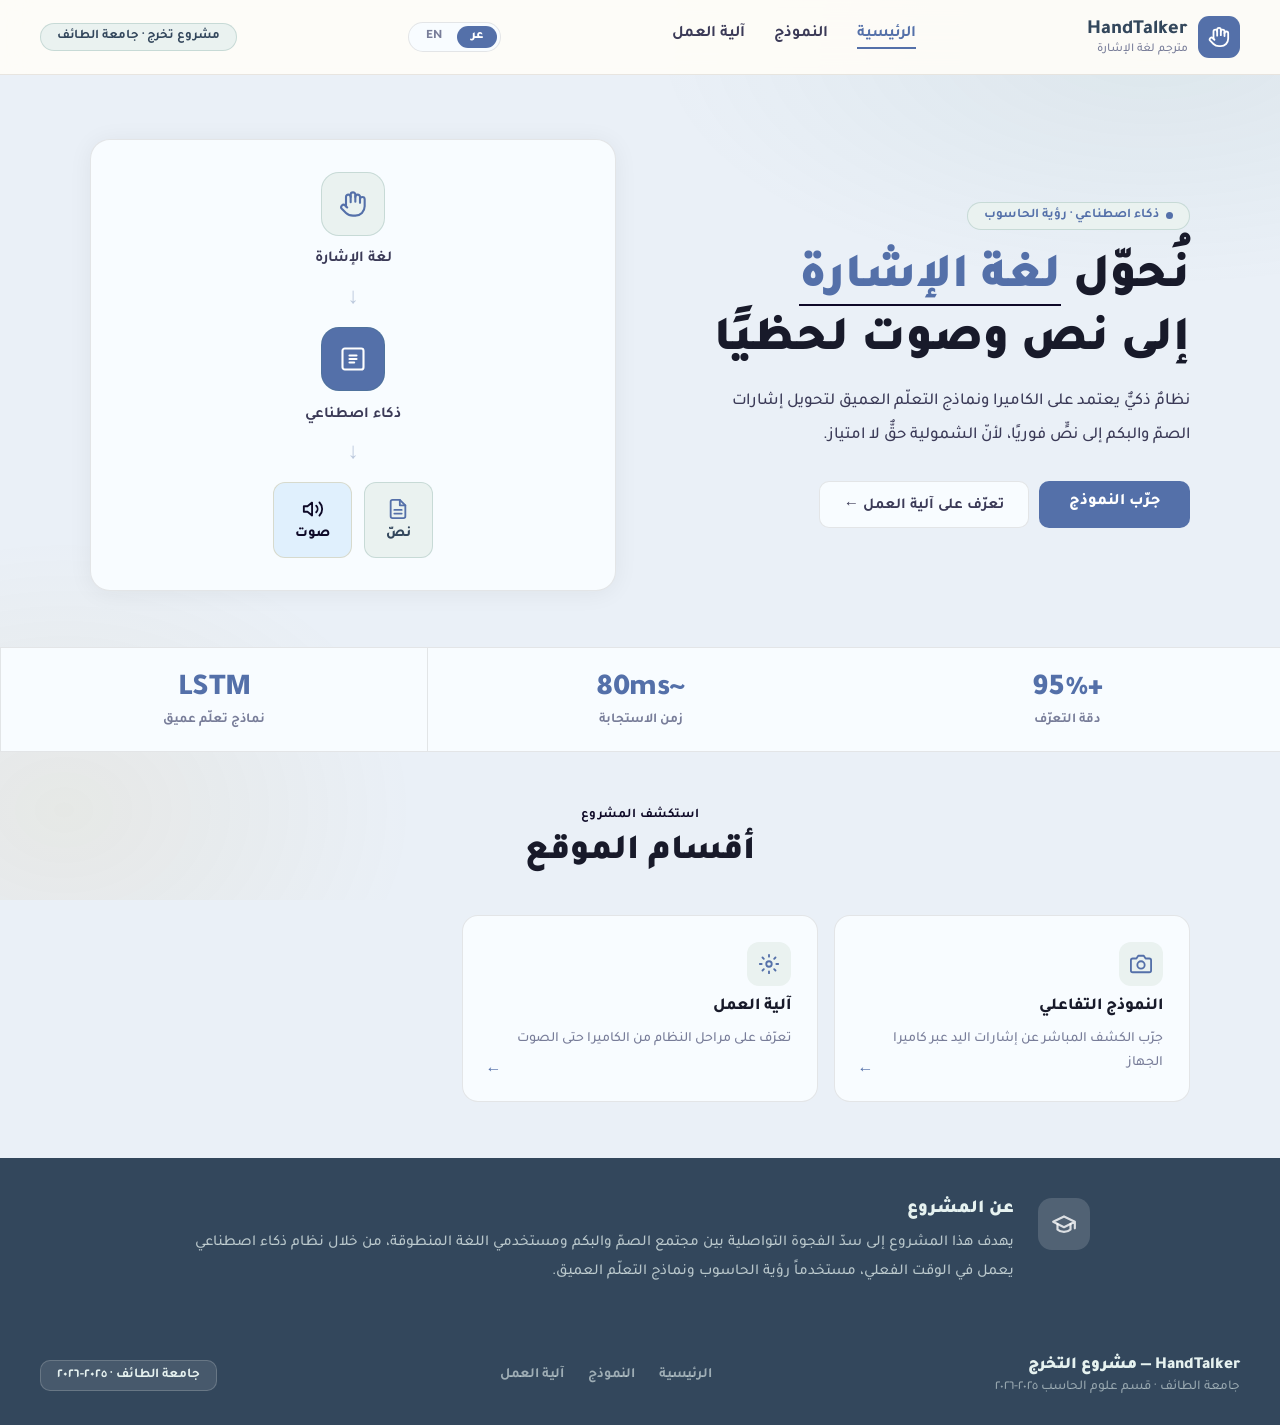
==== commit fcb096b8: "Update index.html" ====
--- a/index.html
+++ b/index.html
@@ -3,91 +3,61 @@
 <head>
 <meta charset="UTF-8">
 <meta name="viewport" content="width=device-width, initial-scale=1.0">
-<title>إشارة AI — الرئيسية</title>
+<title data-ar="HandTalker — الرئيسية" data-en="HandTalker — Home"></title>
 <link href="https://fonts.googleapis.com/css2?family=Tajawal:wght@400;500;700;800;900&family=Inter:wght@400;500;600;700;800;900&display=swap" rel="stylesheet">
 <link rel="stylesheet" href="shared.css">
+<script src="lang.js" defer></script>
+  <meta name="viewport" content="width=device-width, initial-scale=1.0">
 <style>
 
-  /* ── Language Toggle — matches shared.css nav (light sand/white palette) ── */
+  /* ── Language Toggle ── */
   .lang-toggle {
-    display: flex;
-    align-items: center;
-    background: var(--white);
-    border: 1px solid var(--border);
-    border-radius: 999px;
-    padding: 3px;
-    cursor: pointer;
-    transition: border-color 0.2s;
-    user-select: none;
-    flex-shrink: 0;
-    gap: 0;
+    display: flex; align-items: center;
+    background: var(--white); border: 1px solid var(--border);
+    border-radius: 999px; padding: 3px; cursor: pointer;
+    transition: border-color 0.2s; user-select: none; flex-shrink: 0; gap: 0;
   }
   .lang-toggle:hover { border-color: var(--teal); }
-
   .lang-pill {
-    font-size: 0.8rem;
-    font-weight: 800;
-    padding: 5px 14px;
-    border-radius: 999px;
-    color: var(--muted);
+    font-size: 0.8rem; font-weight: 800; padding: 5px 14px;
+    border-radius: 999px; color: var(--muted);
     transition: background 0.22s, color 0.22s;
-    letter-spacing: 0.02em;
-    line-height: 1;
+    letter-spacing: 0.02em; line-height: 1;
     font-family: 'Tajawal', 'Inter', sans-serif;
-    border: none;
-    background: none;
+    border: none; background: none;
   }
-  .lang-pill.active {
-    background: var(--teal);
-    color: #fff;
-  }
+  .lang-pill.active { background: var(--teal); color: #fff; }
 
   /* ── English font override ── */
   html[lang="en"] body,
-  html[lang="en"] .logo-name,
-  html[lang="en"] .logo-sub,
-  html[lang="en"] .nav-links a,
-  html[lang="en"] .nav-pill,
-  html[lang="en"] .hero-title,
-  html[lang="en"] .hero-desc,
-  html[lang="en"] .eyebrow,
-  html[lang="en"] .btn-main,
-  html[lang="en"] .btn-ghost,
-  html[lang="en"] .stat-l,
-  html[lang="en"] .sec-lbl,
-  html[lang="en"] .sec-title,
-  html[lang="en"] .pc-title,
-  html[lang="en"] .pc-desc,
-  html[lang="en"] .about-title,
-  html[lang="en"] .about-text,
-  html[lang="en"] .foot-title,
-  html[lang="en"] .foot-sub,
-  html[lang="en"] .foot-nav a,
-  html[lang="en"] .foot-badge,
-  html[lang="en"] .hero-card-label,
-  html[lang="en"] .hero-mini-card span,
+  html[lang="en"] .logo-name, html[lang="en"] .logo-sub,
+  html[lang="en"] .nav-links a, html[lang="en"] .nav-pill,
+  html[lang="en"] .hero-title, html[lang="en"] .hero-desc,
+  html[lang="en"] .eyebrow, html[lang="en"] .btn-main, html[lang="en"] .btn-ghost,
+  html[lang="en"] .stat-l, html[lang="en"] .sec-lbl, html[lang="en"] .sec-title,
+  html[lang="en"] .pc-title, html[lang="en"] .pc-desc,
+  html[lang="en"] .about-title, html[lang="en"] .about-text,
+  html[lang="en"] .foot-title, html[lang="en"] .foot-sub,
+  html[lang="en"] .foot-nav a, html[lang="en"] .foot-badge,
+  html[lang="en"] .hero-card-label, html[lang="en"] .hero-mini-card span,
   html[lang="en"] .lang-pill { font-family: 'Inter', sans-serif; }
 
-  /* ── Smooth page fade on switch ── */
+  /* ── Smooth page fade ── */
   body { transition: opacity 0.18s ease; }
   body.lang-switching { opacity: 0; }
 
-  /* ── Bilingual content: hide both, reveal the active one ── */
-  [data-ar], [data-en],
-  span[data-ar], span[data-en],
+  /* ── Bilingual content ── */
+  [data-ar], [data-en], span[data-ar], span[data-en],
   em[data-ar], em[data-en] { display: none; }
-
   html[lang="ar"] [data-ar]    { display: revert; }
   html[lang="en"] [data-en]    { display: revert; }
-  html[lang="ar"] span[data-ar],
-  html[lang="ar"] em[data-ar]  { display: inline; }
-  html[lang="en"] span[data-en],
-  html[lang="en"] em[data-en]  { display: inline; }
-
-  /* stat numbers are language-neutral — always show */
+  html[lang="ar"] span[data-ar], html[lang="ar"] em[data-ar] { display: inline; }
+  html[lang="en"] span[data-en], html[lang="en"] em[data-en] { display: inline; }
+
+  /* stat numbers always visible */
   .stat-n { display: block !important; }
 
-  /* arrow: RTL points left ←, LTR points right → */
+  /* arrow direction */
   html[lang="en"] .pc-arrow { left: auto; right: 1.4rem; }
 
 </style>
@@ -101,7 +71,7 @@
       <svg xmlns="http://www.w3.org/2000/svg" width="22" height="22" viewBox="0 0 24 24" fill="none" stroke="#fff" stroke-width="2" stroke-linecap="round" stroke-linejoin="round"><path d="M18 11V6a2 2 0 0 0-2-2 2 2 0 0 0-2 2v0"/><path d="M14 10V4a2 2 0 0 0-2-2 2 2 0 0 0-2 2v2"/><path d="M10 10.5V6a2 2 0 0 0-2-2 2 2 0 0 0-2 2v8"/><path d="M18 8a2 2 0 1 1 4 0v6a8 8 0 0 1-8 8h-2c-2.8 0-4.5-.86-5.99-2.34l-3.6-3.6a2 2 0 0 1 2.83-2.82L7 15"/></svg>
     </div>
     <div>
-      <div class="logo-name"><span data-ar>إشارة AI</span><span data-en>Ishara AI</span></div>
+      <div class="logo-name"><span data-ar>HandTalker</span><span data-en>HandTalker</span></div>
       <div class="logo-sub"><span data-ar>مترجم لغة الإشارة</span><span data-en>Sign Language Translator</span></div>
     </div>
   </div>
@@ -110,10 +80,8 @@
     <a href="index.html" class="active"><span data-ar>الرئيسية</span><span data-en>Home</span></a>
     <a href="demo.html"><span data-ar>النموذج</span><span data-en>Demo</span></a>
     <a href="how.html"><span data-ar>آلية العمل</span><span data-en>How It Works</span></a>
-    <a href="tech.html"><span data-ar>التقنيات</span><span data-en>Technology</span></a>
-  </div>
-
-  <!-- ▸ Language Toggle -->
+  </div>
+
   <button class="lang-toggle" id="langToggle" aria-label="Switch language">
     <span class="lang-pill active" id="pillAr">عر</span>
     <span class="lang-pill"        id="pillEn">EN</span>
@@ -187,7 +155,7 @@
     <div class="stat-l"><span data-ar>زمن الاستجابة</span><span data-en>Response Latency</span></div>
   </div>
   <div class="stat">
-    <div class="stat-n">CNN+LSTM</div>
+    <div class="stat-n">LSTM</div>
     <div class="stat-l"><span data-ar>نماذج تعلّم عميق</span><span data-en>Deep Learning Models</span></div>
   </div>
 </div>
@@ -208,12 +176,7 @@
       <div class="pc-desc"><span data-ar>تعرّف على مراحل النظام من الكاميرا حتى الصوت</span><span data-en>Learn the system pipeline from camera to speech output</span></div>
       <div class="pc-arrow">←</div>
     </a>
-    <a href="tech.html" class="page-card">
-      <div class="pc-icon"><svg xmlns="http://www.w3.org/2000/svg" width="22" height="22" viewBox="0 0 24 24" fill="none" stroke="var(--teal)" stroke-width="2" stroke-linecap="round" stroke-linejoin="round"><polyline points="16 18 22 12 16 6"/><polyline points="8 6 2 12 8 18"/></svg></div>
-      <div class="pc-title"><span data-ar>التقنيات المستخدمة</span><span data-en>Technologies Used</span></div>
-      <div class="pc-desc"><span data-ar>استعراض مفصّل للمكتبات والنماذج والبنية التحتية</span><span data-en>A detailed look at libraries, models, and infrastructure</span></div>
-      <div class="pc-arrow">←</div>
-    </a>
+    
   </div>
 </section>
 
@@ -234,44 +197,16 @@
 
 <div class="foot">
   <div>
-    <div class="foot-title"><span data-ar>إشارة AI — مشروع التخرج</span><span data-en>Ishara AI — Graduation Project</span></div>
+    <div class="foot-title"><span data-ar>HandTalker — مشروع التخرج</span><span data-en>HandTalker — Graduation Project</span></div>
     <div class="foot-sub"><span data-ar>جامعة الطائف · قسم علوم الحاسب ٢٠٢٥-٢٠٢٦</span><span data-en>Taif University · Computer Science Dept. 2025–2026</span></div>
   </div>
   <div class="foot-nav">
     <a href="index.html"><span data-ar>الرئيسية</span><span data-en>Home</span></a>
     <a href="demo.html"><span data-ar>النموذج</span><span data-en>Demo</span></a>
     <a href="how.html"><span data-ar>آلية العمل</span><span data-en>How It Works</span></a>
-    <a href="tech.html"><span data-ar>التقنيات</span><span data-en>Technology</span></a>
-  </div>
+      </div>
   <div class="foot-badge"><span data-ar>جامعة الطائف · ٢٠٢٥-٢٠٢٦</span><span data-en>Taif University · 2025–2026</span></div>
 </div>
 
-<script>
-  const html    = document.documentElement;
-  const pillAr  = document.getElementById('pillAr');
-  const pillEn  = document.getElementById('pillEn');
-  const toggle  = document.getElementById('langToggle');
-
-  // Restore saved preference (default: Arabic)
-  applyLang(localStorage.getItem('ishara-lang') || 'ar');
-
-  toggle.addEventListener('click', () => {
-    const next = html.lang === 'ar' ? 'en' : 'ar';
-    document.body.classList.add('lang-switching');
-    setTimeout(() => {
-      applyLang(next);
-      localStorage.setItem('ishara-lang', next);
-      document.body.classList.remove('lang-switching');
-    }, 180);
-  });
-
-  function applyLang(lang) {
-    html.lang = lang;
-    html.dir  = lang === 'ar' ? 'rtl' : 'ltr';
-    document.title = lang === 'ar' ? 'إشارة AI — الرئيسية' : 'Ishara AI — Home';
-    pillAr.classList.toggle('active', lang === 'ar');
-    pillEn.classList.toggle('active', lang === 'en');
-  }
-</script>
 </body>
 </html>
--- a/shared.css
+++ b/shared.css
@@ -2,19 +2,19 @@
 *, *::before, *::after { box-sizing: border-box; margin: 0; padding: 0; }
 
 :root {
-  --sand:     #f7f2ea;
-  --sand2:    #ede5d5;
-  --sand3:    #ddd3bc;
-  --ink:      #2a2018;
-  --ink2:     #57493a;
-  --muted:    #998878;
-  --teal:     #3c7970;
-  --teal2:    #2d5c55;
+  --sand:     #eaf0f7;
+  --sand2:    #d5d9ed;
+  --sand3:    #bcc9dd;
+  --ink:      #181a2a;
+  --ink2:     #3b3a57;
+  --muted:    #787d99;
+  --teal:     #5470a9;
+  --teal2:    #33475c;
   --teal-lt:  #eaf2f0;
-  --amber:    #b5820a;
-  --amber-lt: #fdf5e0;
+  --amber:    #0e0927;
+  --amber-lt: #e0f0fd;
   --border:   rgba(42,32,24,0.1);
-  --white:    #fffdf8;
+  --white:    #f8fcff;
   --font:     'Tajawal', 'Noto Sans Arabic', sans-serif;
 }
 
@@ -196,15 +196,15 @@
 }
 .cam-dots-ui { display: flex; gap: 6px; }
 .cam-dots-ui span { width: 10px; height: 10px; border-radius: 50%; }
-.cam-dots-ui span:nth-child(1) { background: #ddd3bc; }
-.cam-dots-ui span:nth-child(2) { background: #c9b89e; }
-.cam-dots-ui span:nth-child(3) { background: #b5a488; }
+.cam-dots-ui span:nth-child(1) { background: #bcbfdd; }
+.cam-dots-ui span:nth-child(2) { background: #9ea5c9; }
+.cam-dots-ui span:nth-child(3) { background: #8889b5; }
 .cam-label { font-size: .78rem; font-weight: 700; color: var(--muted); }
 .cam-rec { display: flex; align-items: center; gap: 5px; font-size: .78rem; font-weight: 800; color: #c0392b; opacity: 0; transition: opacity .3s; }
 .rec-dot { width: 7px; height: 7px; border-radius: 50%; background: #c0392b; animation: blink-rec 1.2s ease-in-out infinite; }
 @keyframes blink-rec { 0%,100%{opacity:1} 50%{opacity:.15} }
 .cam-viewport {
-  position: relative; background: #1c1814;
+  position: relative; background: #15141c;
   aspect-ratio: 16/10;
   display: flex; align-items: center; justify-content: center;
   overflow: hidden; cursor: pointer;
@@ -345,3 +345,113 @@
 .banner-breadcrumb a:hover { color: rgba(230,242,240,.8); }
 .banner-title { font-size: clamp(1.7rem,3vw,2.3rem); font-weight: 900; color: #e6f2f0; margin-bottom: .5rem; }
 .banner-sub   { font-size: .97rem; font-weight: 500; color: rgba(230,242,240,.7); max-width: 600px; line-height: 1.75; }
+/* ─── RESPONSIVE FIXES ─── */
+
+/* Tablets */
+@media (max-width: 1024px) {
+  .hero-home {
+    grid-template-columns: 1fr;
+    text-align: center;
+  }
+
+  .hero-desc {
+    margin: 0 auto 1.8rem;
+  }
+
+  .page-cards {
+    grid-template-columns: repeat(2, 1fr);
+  }
+
+  .meth-phases {
+    grid-template-columns: repeat(2, 1fr);
+  }
+}
+
+/* Mobile (iPhone) */
+@media (max-width: 768px) {
+
+  body {
+    font-size: 15px;
+  }
+
+  /* NAV */
+  nav {
+    flex-direction: column;
+    gap: 10px;
+    padding: 1rem;
+  }
+
+  .nav-links {
+    flex-wrap: wrap;
+    justify-content: center;
+    gap: 1rem;
+    font-size: 0.9rem;
+  }
+
+  /* HERO */
+  .hero-home {
+    grid-template-columns: 1fr;
+    padding: 2rem 1rem;
+  }
+
+  .hero-title {
+    font-size: 1.8rem;
+  }
+
+  /* CARDS */
+  .page-cards {
+    grid-template-columns: 1fr;
+  }
+
+  /* OUTPUT AREA */
+  .output-area {
+    grid-template-columns: 1fr;
+  }
+
+  /* STEPS */
+  .step-card {
+    grid-template-columns: 1fr;
+  }
+
+  .step-card-left {
+    flex-direction: row;
+    justify-content: center;
+  }
+
+  /* TECH GRID */
+  .tech-grid {
+    grid-template-columns: 1fr;
+  }
+
+  /* FOOTER */
+  .foot {
+    flex-direction: column;
+    text-align: center;
+  }
+
+  /* SECTION PADDING */
+  .section,
+  .demo-layout,
+  .how-layout,
+  .tech-layout {
+    padding: 2rem 1rem;
+  }
+}
+
+/* Small phones */
+@media (max-width: 480px) {
+
+  .hero-title {
+    font-size: 1.5rem;
+  }
+
+  .btn-main,
+  .btn-ghost {
+    width: 100%;
+    text-align: center;
+  }
+
+  .nav-links {
+    font-size: 0.85rem;
+  }
+}
